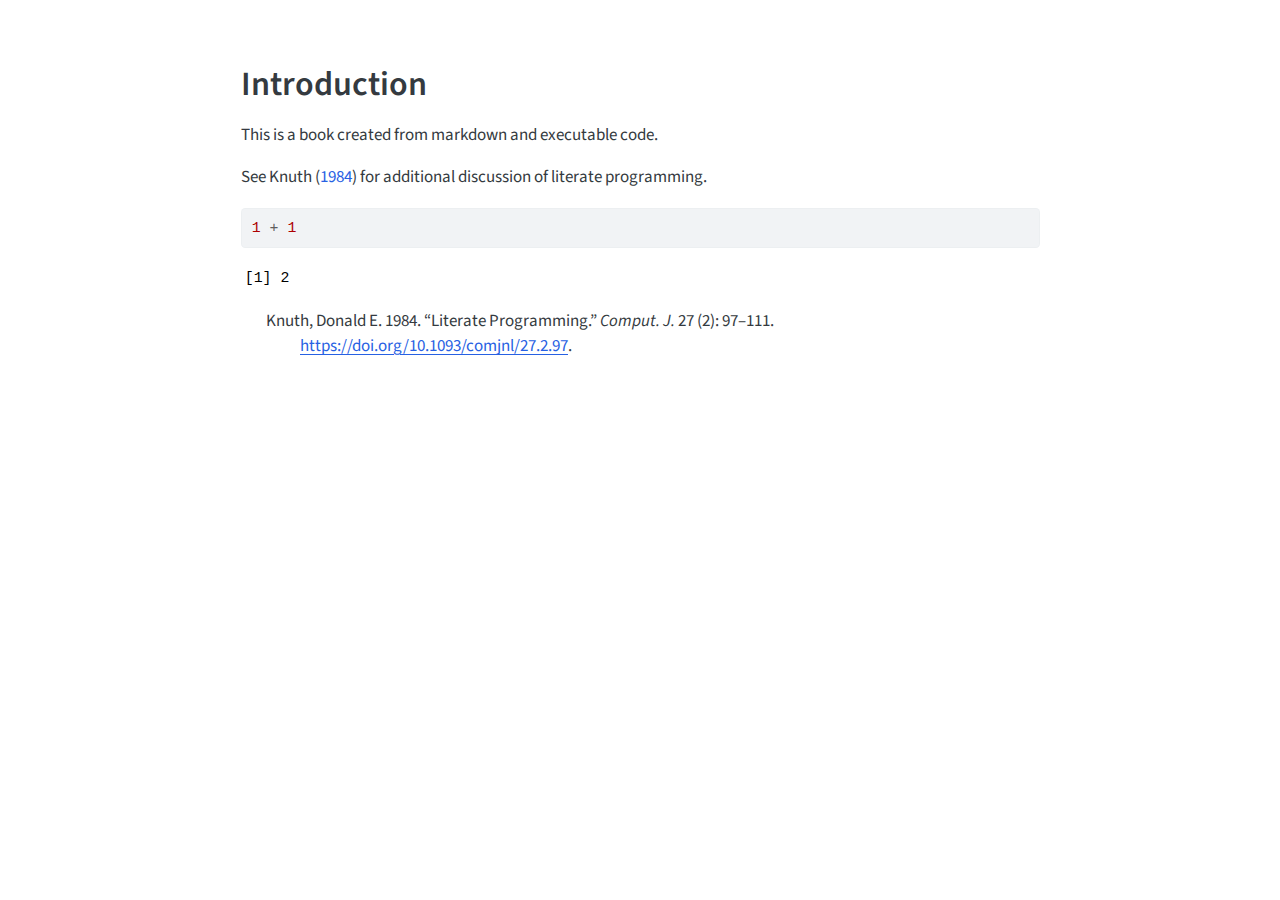
==== docs/intro.html @ 5716ba46 "Publish site to docs/" ====
<!DOCTYPE html>
<html xmlns="http://www.w3.org/1999/xhtml" lang="en" xml:lang="en"><head>

<meta charset="utf-8">
<meta name="generator" content="quarto-1.5.52">

<meta name="viewport" content="width=device-width, initial-scale=1.0, user-scalable=yes">


<title>intro</title>
<style>
code{white-space: pre-wrap;}
span.smallcaps{font-variant: small-caps;}
div.columns{display: flex; gap: min(4vw, 1.5em);}
div.column{flex: auto; overflow-x: auto;}
div.hanging-indent{margin-left: 1.5em; text-indent: -1.5em;}
ul.task-list{list-style: none;}
ul.task-list li input[type="checkbox"] {
  width: 0.8em;
  margin: 0 0.8em 0.2em -1em; /* quarto-specific, see https://github.com/quarto-dev/quarto-cli/issues/4556 */ 
  vertical-align: middle;
}
/* CSS for syntax highlighting */
pre > code.sourceCode { white-space: pre; position: relative; }
pre > code.sourceCode > span { line-height: 1.25; }
pre > code.sourceCode > span:empty { height: 1.2em; }
.sourceCode { overflow: visible; }
code.sourceCode > span { color: inherit; text-decoration: inherit; }
div.sourceCode { margin: 1em 0; }
pre.sourceCode { margin: 0; }
@media screen {
div.sourceCode { overflow: auto; }
}
@media print {
pre > code.sourceCode { white-space: pre-wrap; }
pre > code.sourceCode > span { display: inline-block; text-indent: -5em; padding-left: 5em; }
}
pre.numberSource code
  { counter-reset: source-line 0; }
pre.numberSource code > span
  { position: relative; left: -4em; counter-increment: source-line; }
pre.numberSource code > span > a:first-child::before
  { content: counter(source-line);
    position: relative; left: -1em; text-align: right; vertical-align: baseline;
    border: none; display: inline-block;
    -webkit-touch-callout: none; -webkit-user-select: none;
    -khtml-user-select: none; -moz-user-select: none;
    -ms-user-select: none; user-select: none;
    padding: 0 4px; width: 4em;
  }
pre.numberSource { margin-left: 3em;  padding-left: 4px; }
div.sourceCode
  {   }
@media screen {
pre > code.sourceCode > span > a:first-child::before { text-decoration: underline; }
}
/* CSS for citations */
div.csl-bib-body { }
div.csl-entry {
  clear: both;
  margin-bottom: 0em;
}
.hanging-indent div.csl-entry {
  margin-left:2em;
  text-indent:-2em;
}
div.csl-left-margin {
  min-width:2em;
  float:left;
}
div.csl-right-inline {
  margin-left:2em;
  padding-left:1em;
}
div.csl-indent {
  margin-left: 2em;
}</style>


<script src="site_libs/quarto-nav/quarto-nav.js"></script>
<script src="site_libs/clipboard/clipboard.min.js"></script>
<script src="site_libs/quarto-search/autocomplete.umd.js"></script>
<script src="site_libs/quarto-search/fuse.min.js"></script>
<script src="site_libs/quarto-search/quarto-search.js"></script>
<meta name="quarto:offset" content="./">
<script src="site_libs/quarto-html/quarto.js"></script>
<script src="site_libs/quarto-html/popper.min.js"></script>
<script src="site_libs/quarto-html/tippy.umd.min.js"></script>
<script src="site_libs/quarto-html/anchor.min.js"></script>
<link href="site_libs/quarto-html/tippy.css" rel="stylesheet">
<link href="site_libs/quarto-html/quarto-syntax-highlighting.css" rel="stylesheet" id="quarto-text-highlighting-styles">
<script src="site_libs/bootstrap/bootstrap.min.js"></script>
<link href="site_libs/bootstrap/bootstrap-icons.css" rel="stylesheet">
<link href="site_libs/bootstrap/bootstrap.min.css" rel="stylesheet" id="quarto-bootstrap" data-mode="light">
<script id="quarto-search-options" type="application/json">{
  "location": "sidebar",
  "copy-button": false,
  "collapse-after": 3,
  "panel-placement": "start",
  "type": "textbox",
  "limit": 50,
  "keyboard-shortcut": [
    "f",
    "/",
    "s"
  ],
  "show-item-context": false,
  "language": {
    "search-no-results-text": "No results",
    "search-matching-documents-text": "matching documents",
    "search-copy-link-title": "Copy link to search",
    "search-hide-matches-text": "Hide additional matches",
    "search-more-match-text": "more match in this document",
    "search-more-matches-text": "more matches in this document",
    "search-clear-button-title": "Clear",
    "search-text-placeholder": "",
    "search-detached-cancel-button-title": "Cancel",
    "search-submit-button-title": "Submit",
    "search-label": "Search"
  }
}</script>


</head>

<body class="fullcontent">

<div id="quarto-search-results"></div>
<!-- content -->
<div id="quarto-content" class="quarto-container page-columns page-rows-contents page-layout-article">
<!-- sidebar -->
<!-- margin-sidebar -->
    
<!-- main -->
<main class="content" id="quarto-document-content">




<section id="introduction" class="level1">
<h1>Introduction</h1>
<p>This is a book created from markdown and executable code.</p>
<p>See <span class="citation" data-cites="knuth84">Knuth (<a href="#ref-knuth84" role="doc-biblioref">1984</a>)</span> for additional discussion of literate programming.</p>
<div class="cell">
<div class="sourceCode cell-code" id="cb1"><pre class="sourceCode r code-with-copy"><code class="sourceCode r"><span id="cb1-1"><a href="#cb1-1" aria-hidden="true" tabindex="-1"></a><span class="dv">1</span> <span class="sc">+</span> <span class="dv">1</span></span></code><button title="Copy to Clipboard" class="code-copy-button"><i class="bi"></i></button></pre></div>
<div class="cell-output cell-output-stdout">
<pre><code>[1] 2</code></pre>
</div>
</div>


<div id="refs" class="references csl-bib-body hanging-indent" data-entry-spacing="0" role="list">
<div id="ref-knuth84" class="csl-entry" role="listitem">
Knuth, Donald E. 1984. <span>“Literate Programming.”</span> <em>Comput. J.</em> 27 (2): 97–111. <a href="https://doi.org/10.1093/comjnl/27.2.97">https://doi.org/10.1093/comjnl/27.2.97</a>.
</div>
</div>
</section>

</main> <!-- /main -->
<script id="quarto-html-after-body" type="application/javascript">
window.document.addEventListener("DOMContentLoaded", function (event) {
  const toggleBodyColorMode = (bsSheetEl) => {
    const mode = bsSheetEl.getAttribute("data-mode");
    const bodyEl = window.document.querySelector("body");
    if (mode === "dark") {
      bodyEl.classList.add("quarto-dark");
      bodyEl.classList.remove("quarto-light");
    } else {
      bodyEl.classList.add("quarto-light");
      bodyEl.classList.remove("quarto-dark");
    }
  }
  const toggleBodyColorPrimary = () => {
    const bsSheetEl = window.document.querySelector("link#quarto-bootstrap");
    if (bsSheetEl) {
      toggleBodyColorMode(bsSheetEl);
    }
  }
  toggleBodyColorPrimary();  
  const icon = "";
  const anchorJS = new window.AnchorJS();
  anchorJS.options = {
    placement: 'right',
    icon: icon
  };
  anchorJS.add('.anchored');
  const isCodeAnnotation = (el) => {
    for (const clz of el.classList) {
      if (clz.startsWith('code-annotation-')) {                     
        return true;
      }
    }
    return false;
  }
  const onCopySuccess = function(e) {
    // button target
    const button = e.trigger;
    // don't keep focus
    button.blur();
    // flash "checked"
    button.classList.add('code-copy-button-checked');
    var currentTitle = button.getAttribute("title");
    button.setAttribute("title", "Copied!");
    let tooltip;
    if (window.bootstrap) {
      button.setAttribute("data-bs-toggle", "tooltip");
      button.setAttribute("data-bs-placement", "left");
      button.setAttribute("data-bs-title", "Copied!");
      tooltip = new bootstrap.Tooltip(button, 
        { trigger: "manual", 
          customClass: "code-copy-button-tooltip",
          offset: [0, -8]});
      tooltip.show();    
    }
    setTimeout(function() {
      if (tooltip) {
        tooltip.hide();
        button.removeAttribute("data-bs-title");
        button.removeAttribute("data-bs-toggle");
        button.removeAttribute("data-bs-placement");
      }
      button.setAttribute("title", currentTitle);
      button.classList.remove('code-copy-button-checked');
    }, 1000);
    // clear code selection
    e.clearSelection();
  }
  const getTextToCopy = function(trigger) {
      const codeEl = trigger.previousElementSibling.cloneNode(true);
      for (const childEl of codeEl.children) {
        if (isCodeAnnotation(childEl)) {
          childEl.remove();
        }
      }
      return codeEl.innerText;
  }
  const clipboard = new window.ClipboardJS('.code-copy-button:not([data-in-quarto-modal])', {
    text: getTextToCopy
  });
  clipboard.on('success', onCopySuccess);
  if (window.document.getElementById('quarto-embedded-source-code-modal')) {
    // For code content inside modals, clipBoardJS needs to be initialized with a container option
    // TODO: Check when it could be a function (https://github.com/zenorocha/clipboard.js/issues/860)
    const clipboardModal = new window.ClipboardJS('.code-copy-button[data-in-quarto-modal]', {
      text: getTextToCopy,
      container: window.document.getElementById('quarto-embedded-source-code-modal')
    });
    clipboardModal.on('success', onCopySuccess);
  }
    var localhostRegex = new RegExp(/^(?:http|https):\/\/localhost\:?[0-9]*\//);
    var mailtoRegex = new RegExp(/^mailto:/);
      var filterRegex = new RegExp('/' + window.location.host + '/');
    var isInternal = (href) => {
        return filterRegex.test(href) || localhostRegex.test(href) || mailtoRegex.test(href);
    }
    // Inspect non-navigation links and adorn them if external
 	var links = window.document.querySelectorAll('a[href]:not(.nav-link):not(.navbar-brand):not(.toc-action):not(.sidebar-link):not(.sidebar-item-toggle):not(.pagination-link):not(.no-external):not([aria-hidden]):not(.dropdown-item):not(.quarto-navigation-tool):not(.about-link)');
    for (var i=0; i<links.length; i++) {
      const link = links[i];
      if (!isInternal(link.href)) {
        // undo the damage that might have been done by quarto-nav.js in the case of
        // links that we want to consider external
        if (link.dataset.originalHref !== undefined) {
          link.href = link.dataset.originalHref;
        }
      }
    }
  function tippyHover(el, contentFn, onTriggerFn, onUntriggerFn) {
    const config = {
      allowHTML: true,
      maxWidth: 500,
      delay: 100,
      arrow: false,
      appendTo: function(el) {
          return el.parentElement;
      },
      interactive: true,
      interactiveBorder: 10,
      theme: 'quarto',
      placement: 'bottom-start',
    };
    if (contentFn) {
      config.content = contentFn;
    }
    if (onTriggerFn) {
      config.onTrigger = onTriggerFn;
    }
    if (onUntriggerFn) {
      config.onUntrigger = onUntriggerFn;
    }
    window.tippy(el, config); 
  }
  const noterefs = window.document.querySelectorAll('a[role="doc-noteref"]');
  for (var i=0; i<noterefs.length; i++) {
    const ref = noterefs[i];
    tippyHover(ref, function() {
      // use id or data attribute instead here
      let href = ref.getAttribute('data-footnote-href') || ref.getAttribute('href');
      try { href = new URL(href).hash; } catch {}
      const id = href.replace(/^#\/?/, "");
      const note = window.document.getElementById(id);
      if (note) {
        return note.innerHTML;
      } else {
        return "";
      }
    });
  }
  const xrefs = window.document.querySelectorAll('a.quarto-xref');
  const processXRef = (id, note) => {
    // Strip column container classes
    const stripColumnClz = (el) => {
      el.classList.remove("page-full", "page-columns");
      if (el.children) {
        for (const child of el.children) {
          stripColumnClz(child);
        }
      }
    }
    stripColumnClz(note)
    if (id === null || id.startsWith('sec-')) {
      // Special case sections, only their first couple elements
      const container = document.createElement("div");
      if (note.children && note.children.length > 2) {
        container.appendChild(note.children[0].cloneNode(true));
        for (let i = 1; i < note.children.length; i++) {
          const child = note.children[i];
          if (child.tagName === "P" && child.innerText === "") {
            continue;
          } else {
            container.appendChild(child.cloneNode(true));
            break;
          }
        }
        if (window.Quarto?.typesetMath) {
          window.Quarto.typesetMath(container);
        }
        return container.innerHTML
      } else {
        if (window.Quarto?.typesetMath) {
          window.Quarto.typesetMath(note);
        }
        return note.innerHTML;
      }
    } else {
      // Remove any anchor links if they are present
      const anchorLink = note.querySelector('a.anchorjs-link');
      if (anchorLink) {
        anchorLink.remove();
      }
      if (window.Quarto?.typesetMath) {
        window.Quarto.typesetMath(note);
      }
      // TODO in 1.5, we should make sure this works without a callout special case
      if (note.classList.contains("callout")) {
        return note.outerHTML;
      } else {
        return note.innerHTML;
      }
    }
  }
  for (var i=0; i<xrefs.length; i++) {
    const xref = xrefs[i];
    tippyHover(xref, undefined, function(instance) {
      instance.disable();
      let url = xref.getAttribute('href');
      let hash = undefined; 
      if (url.startsWith('#')) {
        hash = url;
      } else {
        try { hash = new URL(url).hash; } catch {}
      }
      if (hash) {
        const id = hash.replace(/^#\/?/, "");
        const note = window.document.getElementById(id);
        if (note !== null) {
          try {
            const html = processXRef(id, note.cloneNode(true));
            instance.setContent(html);
          } finally {
            instance.enable();
            instance.show();
          }
        } else {
          // See if we can fetch this
          fetch(url.split('#')[0])
          .then(res => res.text())
          .then(html => {
            const parser = new DOMParser();
            const htmlDoc = parser.parseFromString(html, "text/html");
            const note = htmlDoc.getElementById(id);
            if (note !== null) {
              const html = processXRef(id, note);
              instance.setContent(html);
            } 
          }).finally(() => {
            instance.enable();
            instance.show();
          });
        }
      } else {
        // See if we can fetch a full url (with no hash to target)
        // This is a special case and we should probably do some content thinning / targeting
        fetch(url)
        .then(res => res.text())
        .then(html => {
          const parser = new DOMParser();
          const htmlDoc = parser.parseFromString(html, "text/html");
          const note = htmlDoc.querySelector('main.content');
          if (note !== null) {
            // This should only happen for chapter cross references
            // (since there is no id in the URL)
            // remove the first header
            if (note.children.length > 0 && note.children[0].tagName === "HEADER") {
              note.children[0].remove();
            }
            const html = processXRef(null, note);
            instance.setContent(html);
          } 
        }).finally(() => {
          instance.enable();
          instance.show();
        });
      }
    }, function(instance) {
    });
  }
      let selectedAnnoteEl;
      const selectorForAnnotation = ( cell, annotation) => {
        let cellAttr = 'data-code-cell="' + cell + '"';
        let lineAttr = 'data-code-annotation="' +  annotation + '"';
        const selector = 'span[' + cellAttr + '][' + lineAttr + ']';
        return selector;
      }
      const selectCodeLines = (annoteEl) => {
        const doc = window.document;
        const targetCell = annoteEl.getAttribute("data-target-cell");
        const targetAnnotation = annoteEl.getAttribute("data-target-annotation");
        const annoteSpan = window.document.querySelector(selectorForAnnotation(targetCell, targetAnnotation));
        const lines = annoteSpan.getAttribute("data-code-lines").split(",");
        const lineIds = lines.map((line) => {
          return targetCell + "-" + line;
        })
        let top = null;
        let height = null;
        let parent = null;
        if (lineIds.length > 0) {
            //compute the position of the single el (top and bottom and make a div)
            const el = window.document.getElementById(lineIds[0]);
            top = el.offsetTop;
            height = el.offsetHeight;
            parent = el.parentElement.parentElement;
          if (lineIds.length > 1) {
            const lastEl = window.document.getElementById(lineIds[lineIds.length - 1]);
            const bottom = lastEl.offsetTop + lastEl.offsetHeight;
            height = bottom - top;
          }
          if (top !== null && height !== null && parent !== null) {
            // cook up a div (if necessary) and position it 
            let div = window.document.getElementById("code-annotation-line-highlight");
            if (div === null) {
              div = window.document.createElement("div");
              div.setAttribute("id", "code-annotation-line-highlight");
              div.style.position = 'absolute';
              parent.appendChild(div);
            }
            div.style.top = top - 2 + "px";
            div.style.height = height + 4 + "px";
            div.style.left = 0;
            let gutterDiv = window.document.getElementById("code-annotation-line-highlight-gutter");
            if (gutterDiv === null) {
              gutterDiv = window.document.createElement("div");
              gutterDiv.setAttribute("id", "code-annotation-line-highlight-gutter");
              gutterDiv.style.position = 'absolute';
              const codeCell = window.document.getElementById(targetCell);
              const gutter = codeCell.querySelector('.code-annotation-gutter');
              gutter.appendChild(gutterDiv);
            }
            gutterDiv.style.top = top - 2 + "px";
            gutterDiv.style.height = height + 4 + "px";
          }
          selectedAnnoteEl = annoteEl;
        }
      };
      const unselectCodeLines = () => {
        const elementsIds = ["code-annotation-line-highlight", "code-annotation-line-highlight-gutter"];
        elementsIds.forEach((elId) => {
          const div = window.document.getElementById(elId);
          if (div) {
            div.remove();
          }
        });
        selectedAnnoteEl = undefined;
      };
        // Handle positioning of the toggle
    window.addEventListener(
      "resize",
      throttle(() => {
        elRect = undefined;
        if (selectedAnnoteEl) {
          selectCodeLines(selectedAnnoteEl);
        }
      }, 10)
    );
    function throttle(fn, ms) {
    let throttle = false;
    let timer;
      return (...args) => {
        if(!throttle) { // first call gets through
            fn.apply(this, args);
            throttle = true;
        } else { // all the others get throttled
            if(timer) clearTimeout(timer); // cancel #2
            timer = setTimeout(() => {
              fn.apply(this, args);
              timer = throttle = false;
            }, ms);
        }
      };
    }
      // Attach click handler to the DT
      const annoteDls = window.document.querySelectorAll('dt[data-target-cell]');
      for (const annoteDlNode of annoteDls) {
        annoteDlNode.addEventListener('click', (event) => {
          const clickedEl = event.target;
          if (clickedEl !== selectedAnnoteEl) {
            unselectCodeLines();
            const activeEl = window.document.querySelector('dt[data-target-cell].code-annotation-active');
            if (activeEl) {
              activeEl.classList.remove('code-annotation-active');
            }
            selectCodeLines(clickedEl);
            clickedEl.classList.add('code-annotation-active');
          } else {
            // Unselect the line
            unselectCodeLines();
            clickedEl.classList.remove('code-annotation-active');
          }
        });
      }
  const findCites = (el) => {
    const parentEl = el.parentElement;
    if (parentEl) {
      const cites = parentEl.dataset.cites;
      if (cites) {
        return {
          el,
          cites: cites.split(' ')
        };
      } else {
        return findCites(el.parentElement)
      }
    } else {
      return undefined;
    }
  };
  var bibliorefs = window.document.querySelectorAll('a[role="doc-biblioref"]');
  for (var i=0; i<bibliorefs.length; i++) {
    const ref = bibliorefs[i];
    const citeInfo = findCites(ref);
    if (citeInfo) {
      tippyHover(citeInfo.el, function() {
        var popup = window.document.createElement('div');
        citeInfo.cites.forEach(function(cite) {
          var citeDiv = window.document.createElement('div');
          citeDiv.classList.add('hanging-indent');
          citeDiv.classList.add('csl-entry');
          var biblioDiv = window.document.getElementById('ref-' + cite);
          if (biblioDiv) {
            citeDiv.innerHTML = biblioDiv.innerHTML;
          }
          popup.appendChild(citeDiv);
        });
        return popup.innerHTML;
      });
    }
  }
});
</script>
</div> <!-- /content -->




</body></html>
---- docs/site_libs/quarto-html/tippy.css ----
.tippy-box[data-animation=fade][data-state=hidden]{opacity:0}[data-tippy-root]{max-width:calc(100vw - 10px)}.tippy-box{position:relative;background-color:#333;color:#fff;border-radius:4px;font-size:14px;line-height:1.4;white-space:normal;outline:0;transition-property:transform,visibility,opacity}.tippy-box[data-placement^=top]>.tippy-arrow{bottom:0}.tippy-box[data-placement^=top]>.tippy-arrow:before{bottom:-7px;left:0;border-width:8px 8px 0;border-top-color:initial;transform-origin:center top}.tippy-box[data-placement^=bottom]>.tippy-arrow{top:0}.tippy-box[data-placement^=bottom]>.tippy-arrow:before{top:-7px;left:0;border-width:0 8px 8px;border-bottom-color:initial;transform-origin:center bottom}.tippy-box[data-placement^=left]>.tippy-arrow{right:0}.tippy-box[data-placement^=left]>.tippy-arrow:before{border-width:8px 0 8px 8px;border-left-color:initial;right:-7px;transform-origin:center left}.tippy-box[data-placement^=right]>.tippy-arrow{left:0}.tippy-box[data-placement^=right]>.tippy-arrow:before{left:-7px;border-width:8px 8px 8px 0;border-right-color:initial;transform-origin:center right}.tippy-box[data-inertia][data-state=visible]{transition-timing-function:cubic-bezier(.54,1.5,.38,1.11)}.tippy-arrow{width:16px;height:16px;color:#333}.tippy-arrow:before{content:"";position:absolute;border-color:transparent;border-style:solid}.tippy-content{position:relative;padding:5px 9px;z-index:1}
---- docs/site_libs/quarto-html/quarto-syntax-highlighting.css ----
/* quarto syntax highlight colors */
:root {
  --quarto-hl-ot-color: #003B4F;
  --quarto-hl-at-color: #657422;
  --quarto-hl-ss-color: #20794D;
  --quarto-hl-an-color: #5E5E5E;
  --quarto-hl-fu-color: #4758AB;
  --quarto-hl-st-color: #20794D;
  --quarto-hl-cf-color: #003B4F;
  --quarto-hl-op-color: #5E5E5E;
  --quarto-hl-er-color: #AD0000;
  --quarto-hl-bn-color: #AD0000;
  --quarto-hl-al-color: #AD0000;
  --quarto-hl-va-color: #111111;
  --quarto-hl-bu-color: inherit;
  --quarto-hl-ex-color: inherit;
  --quarto-hl-pp-color: #AD0000;
  --quarto-hl-in-color: #5E5E5E;
  --quarto-hl-vs-color: #20794D;
  --quarto-hl-wa-color: #5E5E5E;
  --quarto-hl-do-color: #5E5E5E;
  --quarto-hl-im-color: #00769E;
  --quarto-hl-ch-color: #20794D;
  --quarto-hl-dt-color: #AD0000;
  --quarto-hl-fl-color: #AD0000;
  --quarto-hl-co-color: #5E5E5E;
  --quarto-hl-cv-color: #5E5E5E;
  --quarto-hl-cn-color: #8f5902;
  --quarto-hl-sc-color: #5E5E5E;
  --quarto-hl-dv-color: #AD0000;
  --quarto-hl-kw-color: #003B4F;
}

/* other quarto variables */
:root {
  --quarto-font-monospace: SFMono-Regular, Menlo, Monaco, Consolas, "Liberation Mono", "Courier New", monospace;
}

pre > code.sourceCode > span {
  color: #003B4F;
}

code span {
  color: #003B4F;
}

code.sourceCode > span {
  color: #003B4F;
}

div.sourceCode,
div.sourceCode pre.sourceCode {
  color: #003B4F;
}

code span.ot {
  color: #003B4F;
  font-style: inherit;
}

code span.at {
  color: #657422;
  font-style: inherit;
}

code span.ss {
  color: #20794D;
  font-style: inherit;
}

code span.an {
  color: #5E5E5E;
  font-style: inherit;
}

code span.fu {
  color: #4758AB;
  font-style: inherit;
}

code span.st {
  color: #20794D;
  font-style: inherit;
}

code span.cf {
  color: #003B4F;
  font-weight: bold;
  font-style: inherit;
}

code span.op {
  color: #5E5E5E;
  font-style: inherit;
}

code span.er {
  color: #AD0000;
  font-style: inherit;
}

code span.bn {
  color: #AD0000;
  font-style: inherit;
}

code span.al {
  color: #AD0000;
  font-style: inherit;
}

code span.va {
  color: #111111;
  font-style: inherit;
}

code span.bu {
  font-style: inherit;
}

code span.ex {
  font-style: inherit;
}

code span.pp {
  color: #AD0000;
  font-style: inherit;
}

code span.in {
  color: #5E5E5E;
  font-style: inherit;
}

code span.vs {
  color: #20794D;
  font-style: inherit;
}

code span.wa {
  color: #5E5E5E;
  font-style: italic;
}

code span.do {
  color: #5E5E5E;
  font-style: italic;
}

code span.im {
  color: #00769E;
  font-style: inherit;
}

code span.ch {
  color: #20794D;
  font-style: inherit;
}

code span.dt {
  color: #AD0000;
  font-style: inherit;
}

code span.fl {
  color: #AD0000;
  font-style: inherit;
}

code span.co {
  color: #5E5E5E;
  font-style: inherit;
}

code span.cv {
  color: #5E5E5E;
  font-style: italic;
}

code span.cn {
  color: #8f5902;
  font-style: inherit;
}

code span.sc {
  color: #5E5E5E;
  font-style: inherit;
}

code span.dv {
  color: #AD0000;
  font-style: inherit;
}

code span.kw {
  color: #003B4F;
  font-weight: bold;
  font-style: inherit;
}

.prevent-inlining {
  content: "</";
}

/*# sourceMappingURL=debc5d5d77c3f9108843748ff7464032.css.map */
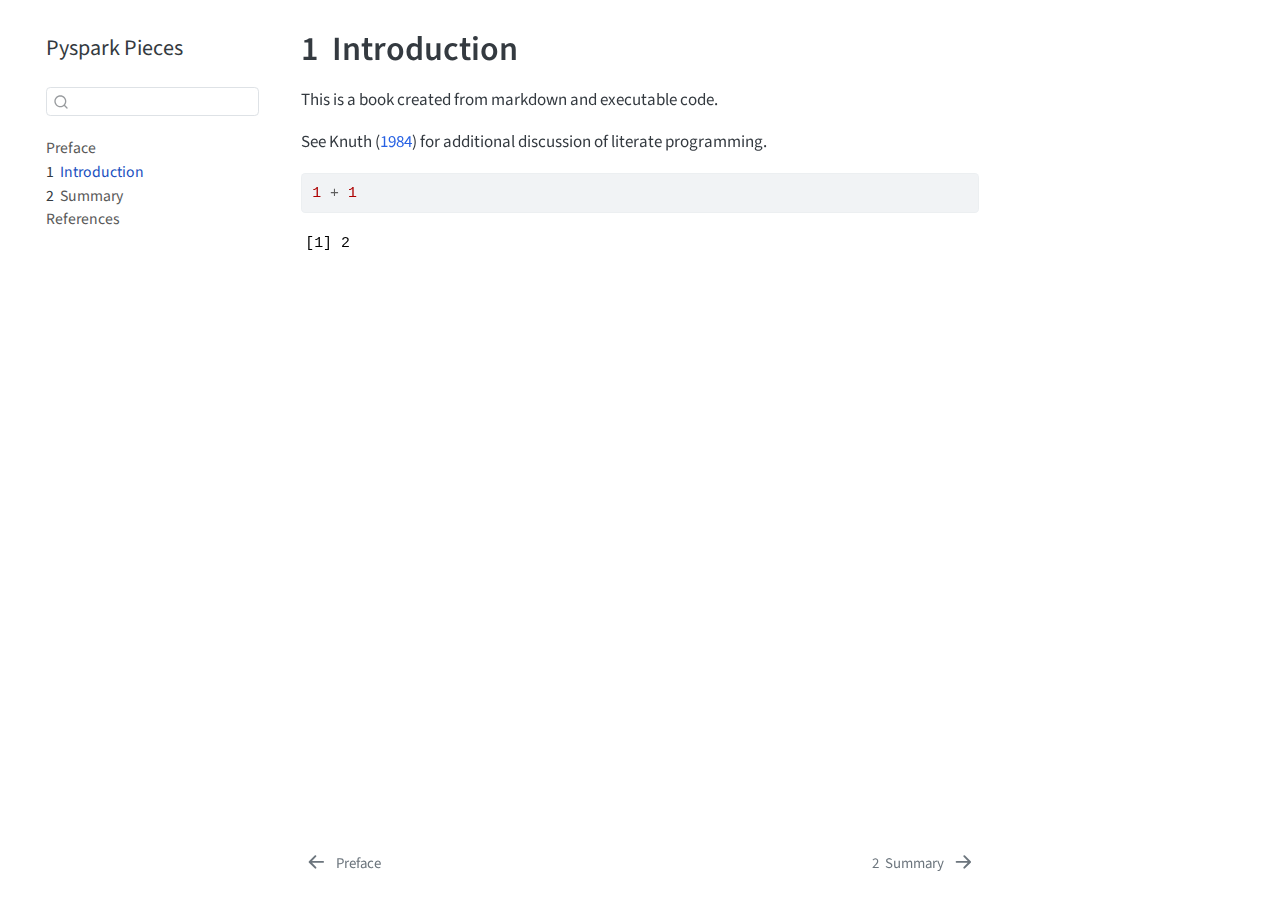
==== commit f5eb1403: "Rendering check" ====
--- a/docs/intro.html
+++ b/docs/intro.html
@@ -7,7 +7,7 @@
 <meta name="viewport" content="width=device-width, initial-scale=1.0, user-scalable=yes">
 
 
-<title>intro</title>
+<title>1&nbsp; Introduction – Pyspark Pieces</title>
 <style>
 code{white-space: pre-wrap;}
 span.smallcaps{font-variant: small-caps;}
@@ -78,11 +78,14 @@
 
 
 <script src="site_libs/quarto-nav/quarto-nav.js"></script>
+<script src="site_libs/quarto-nav/headroom.min.js"></script>
 <script src="site_libs/clipboard/clipboard.min.js"></script>
 <script src="site_libs/quarto-search/autocomplete.umd.js"></script>
 <script src="site_libs/quarto-search/fuse.min.js"></script>
 <script src="site_libs/quarto-search/quarto-search.js"></script>
 <meta name="quarto:offset" content="./">
+<link href="./summary.html" rel="next">
+<link href="./index.html" rel="prev">
 <script src="site_libs/quarto-html/quarto.js"></script>
 <script src="site_libs/quarto-html/popper.min.js"></script>
 <script src="site_libs/quarto-html/tippy.umd.min.js"></script>
@@ -123,24 +126,96 @@
 
 </head>
 
-<body class="fullcontent">
+<body class="nav-sidebar floating">
 
 <div id="quarto-search-results"></div>
+  <header id="quarto-header" class="headroom fixed-top">
+  <nav class="quarto-secondary-nav">
+    <div class="container-fluid d-flex">
+      <button type="button" class="quarto-btn-toggle btn" data-bs-toggle="collapse" role="button" data-bs-target=".quarto-sidebar-collapse-item" aria-controls="quarto-sidebar" aria-expanded="false" aria-label="Toggle sidebar navigation" onclick="if (window.quartoToggleHeadroom) { window.quartoToggleHeadroom(); }">
+        <i class="bi bi-layout-text-sidebar-reverse"></i>
+      </button>
+        <nav class="quarto-page-breadcrumbs" aria-label="breadcrumb"><ol class="breadcrumb"><li class="breadcrumb-item"><a href="./intro.html"><span class="chapter-number">1</span>&nbsp; <span class="chapter-title">Introduction</span></a></li></ol></nav>
+        <a class="flex-grow-1" role="navigation" data-bs-toggle="collapse" data-bs-target=".quarto-sidebar-collapse-item" aria-controls="quarto-sidebar" aria-expanded="false" aria-label="Toggle sidebar navigation" onclick="if (window.quartoToggleHeadroom) { window.quartoToggleHeadroom(); }">      
+        </a>
+      <button type="button" class="btn quarto-search-button" aria-label="Search" onclick="window.quartoOpenSearch();">
+        <i class="bi bi-search"></i>
+      </button>
+    </div>
+  </nav>
+</header>
 <!-- content -->
 <div id="quarto-content" class="quarto-container page-columns page-rows-contents page-layout-article">
 <!-- sidebar -->
+  <nav id="quarto-sidebar" class="sidebar collapse collapse-horizontal quarto-sidebar-collapse-item sidebar-navigation floating overflow-auto">
+    <div class="pt-lg-2 mt-2 text-left sidebar-header">
+    <div class="sidebar-title mb-0 py-0">
+      <a href="./">Pyspark Pieces</a> 
+    </div>
+      </div>
+        <div class="mt-2 flex-shrink-0 align-items-center">
+        <div class="sidebar-search">
+        <div id="quarto-search" class="" title="Search"></div>
+        </div>
+        </div>
+    <div class="sidebar-menu-container"> 
+    <ul class="list-unstyled mt-1">
+        <li class="sidebar-item">
+  <div class="sidebar-item-container"> 
+  <a href="./index.html" class="sidebar-item-text sidebar-link">
+ <span class="menu-text">Preface</span></a>
+  </div>
+</li>
+        <li class="sidebar-item">
+  <div class="sidebar-item-container"> 
+  <a href="./intro.html" class="sidebar-item-text sidebar-link active">
+ <span class="menu-text"><span class="chapter-number">1</span>&nbsp; <span class="chapter-title">Introduction</span></span></a>
+  </div>
+</li>
+        <li class="sidebar-item">
+  <div class="sidebar-item-container"> 
+  <a href="./summary.html" class="sidebar-item-text sidebar-link">
+ <span class="menu-text"><span class="chapter-number">2</span>&nbsp; <span class="chapter-title">Summary</span></span></a>
+  </div>
+</li>
+        <li class="sidebar-item">
+  <div class="sidebar-item-container"> 
+  <a href="./references.html" class="sidebar-item-text sidebar-link">
+ <span class="menu-text">References</span></a>
+  </div>
+</li>
+    </ul>
+    </div>
+</nav>
+<div id="quarto-sidebar-glass" class="quarto-sidebar-collapse-item" data-bs-toggle="collapse" data-bs-target=".quarto-sidebar-collapse-item"></div>
 <!-- margin-sidebar -->
-    
+    <div id="quarto-margin-sidebar" class="sidebar margin-sidebar zindex-bottom">
+        
+    </div>
 <!-- main -->
 <main class="content" id="quarto-document-content">
 
-
-
-
-<section id="introduction" class="level1">
-<h1>Introduction</h1>
+<header id="title-block-header" class="quarto-title-block default">
+<div class="quarto-title">
+<h1 class="title"><span class="chapter-number">1</span>&nbsp; <span class="chapter-title">Introduction</span></h1>
+</div>
+
+
+
+<div class="quarto-title-meta">
+
+    
+  
+    
+  </div>
+  
+
+
+</header>
+
+
 <p>This is a book created from markdown and executable code.</p>
-<p>See <span class="citation" data-cites="knuth84">Knuth (<a href="#ref-knuth84" role="doc-biblioref">1984</a>)</span> for additional discussion of literate programming.</p>
+<p>See <span class="citation" data-cites="knuth84">Knuth (<a href="references.html#ref-knuth84" role="doc-biblioref">1984</a>)</span> for additional discussion of literate programming.</p>
 <div class="cell">
 <div class="sourceCode cell-code" id="cb1"><pre class="sourceCode r code-with-copy"><code class="sourceCode r"><span id="cb1-1"><a href="#cb1-1" aria-hidden="true" tabindex="-1"></a><span class="dv">1</span> <span class="sc">+</span> <span class="dv">1</span></span></code><button title="Copy to Clipboard" class="code-copy-button"><i class="bi"></i></button></pre></div>
 <div class="cell-output cell-output-stdout">
@@ -149,12 +224,11 @@
 </div>
 
 
-<div id="refs" class="references csl-bib-body hanging-indent" data-entry-spacing="0" role="list">
+<div id="refs" class="references csl-bib-body hanging-indent" data-entry-spacing="0" role="list" style="display: none">
 <div id="ref-knuth84" class="csl-entry" role="listitem">
 Knuth, Donald E. 1984. <span>“Literate Programming.”</span> <em>Comput. J.</em> 27 (2): 97–111. <a href="https://doi.org/10.1093/comjnl/27.2.97">https://doi.org/10.1093/comjnl/27.2.97</a>.
 </div>
 </div>
-</section>
 
 </main> <!-- /main -->
 <script id="quarto-html-after-body" type="application/javascript">
@@ -577,6 +651,18 @@
   }
 });
 </script>
+<nav class="page-navigation">
+  <div class="nav-page nav-page-previous">
+      <a href="./index.html" class="pagination-link" aria-label="Preface">
+        <i class="bi bi-arrow-left-short"></i> <span class="nav-page-text">Preface</span>
+      </a>          
+  </div>
+  <div class="nav-page nav-page-next">
+      <a href="./summary.html" class="pagination-link" aria-label="Summary">
+        <span class="nav-page-text"><span class="chapter-number">2</span>&nbsp; <span class="chapter-title">Summary</span></span> <i class="bi bi-arrow-right-short"></i>
+      </a>
+  </div>
+</nav>
 </div> <!-- /content -->
 
 
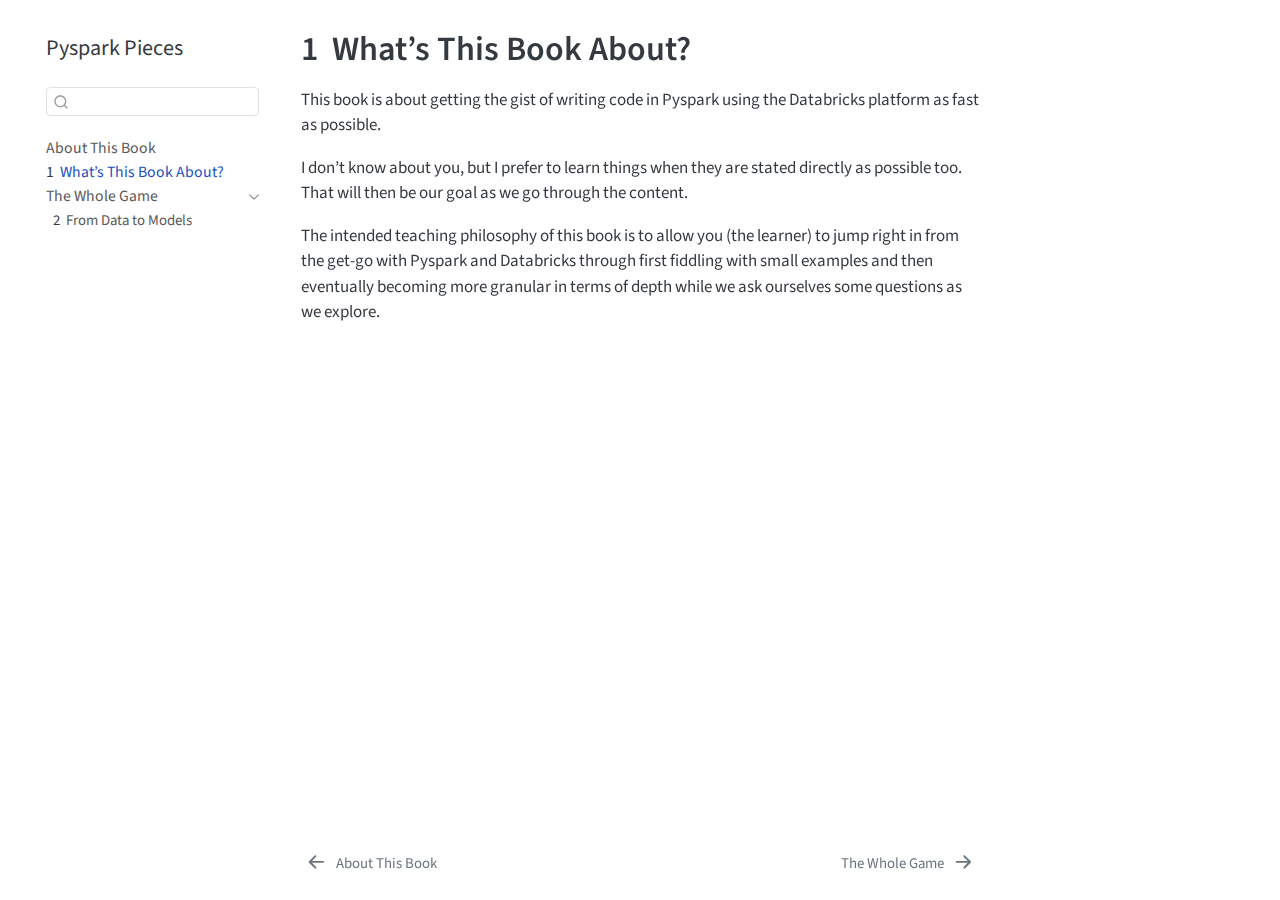
==== commit fa8b8a7e: "Update on structure" ====
--- a/docs/intro.html
+++ b/docs/intro.html
@@ -7,7 +7,7 @@
 <meta name="viewport" content="width=device-width, initial-scale=1.0, user-scalable=yes">
 
 
-<title>1&nbsp; Introduction – Pyspark Pieces</title>
+<title>1&nbsp; What’s This Book About? – Pyspark Pieces</title>
 <style>
 code{white-space: pre-wrap;}
 span.smallcaps{font-variant: small-caps;}
@@ -20,61 +20,7 @@
   margin: 0 0.8em 0.2em -1em; /* quarto-specific, see https://github.com/quarto-dev/quarto-cli/issues/4556 */ 
   vertical-align: middle;
 }
-/* CSS for syntax highlighting */
-pre > code.sourceCode { white-space: pre; position: relative; }
-pre > code.sourceCode > span { line-height: 1.25; }
-pre > code.sourceCode > span:empty { height: 1.2em; }
-.sourceCode { overflow: visible; }
-code.sourceCode > span { color: inherit; text-decoration: inherit; }
-div.sourceCode { margin: 1em 0; }
-pre.sourceCode { margin: 0; }
-@media screen {
-div.sourceCode { overflow: auto; }
-}
-@media print {
-pre > code.sourceCode { white-space: pre-wrap; }
-pre > code.sourceCode > span { display: inline-block; text-indent: -5em; padding-left: 5em; }
-}
-pre.numberSource code
-  { counter-reset: source-line 0; }
-pre.numberSource code > span
-  { position: relative; left: -4em; counter-increment: source-line; }
-pre.numberSource code > span > a:first-child::before
-  { content: counter(source-line);
-    position: relative; left: -1em; text-align: right; vertical-align: baseline;
-    border: none; display: inline-block;
-    -webkit-touch-callout: none; -webkit-user-select: none;
-    -khtml-user-select: none; -moz-user-select: none;
-    -ms-user-select: none; user-select: none;
-    padding: 0 4px; width: 4em;
-  }
-pre.numberSource { margin-left: 3em;  padding-left: 4px; }
-div.sourceCode
-  {   }
-@media screen {
-pre > code.sourceCode > span > a:first-child::before { text-decoration: underline; }
-}
-/* CSS for citations */
-div.csl-bib-body { }
-div.csl-entry {
-  clear: both;
-  margin-bottom: 0em;
-}
-.hanging-indent div.csl-entry {
-  margin-left:2em;
-  text-indent:-2em;
-}
-div.csl-left-margin {
-  min-width:2em;
-  float:left;
-}
-div.csl-right-inline {
-  margin-left:2em;
-  padding-left:1em;
-}
-div.csl-indent {
-  margin-left: 2em;
-}</style>
+</style>
 
 
 <script src="site_libs/quarto-nav/quarto-nav.js"></script>
@@ -84,7 +30,7 @@
 <script src="site_libs/quarto-search/fuse.min.js"></script>
 <script src="site_libs/quarto-search/quarto-search.js"></script>
 <meta name="quarto:offset" content="./">
-<link href="./summary.html" rel="next">
+<link href="./whole-game.html" rel="next">
 <link href="./index.html" rel="prev">
 <script src="site_libs/quarto-html/quarto.js"></script>
 <script src="site_libs/quarto-html/popper.min.js"></script>
@@ -135,7 +81,7 @@
       <button type="button" class="quarto-btn-toggle btn" data-bs-toggle="collapse" role="button" data-bs-target=".quarto-sidebar-collapse-item" aria-controls="quarto-sidebar" aria-expanded="false" aria-label="Toggle sidebar navigation" onclick="if (window.quartoToggleHeadroom) { window.quartoToggleHeadroom(); }">
         <i class="bi bi-layout-text-sidebar-reverse"></i>
       </button>
-        <nav class="quarto-page-breadcrumbs" aria-label="breadcrumb"><ol class="breadcrumb"><li class="breadcrumb-item"><a href="./intro.html"><span class="chapter-number">1</span>&nbsp; <span class="chapter-title">Introduction</span></a></li></ol></nav>
+        <nav class="quarto-page-breadcrumbs" aria-label="breadcrumb"><ol class="breadcrumb"><li class="breadcrumb-item"><a href="./intro.html"><span class="chapter-number">1</span>&nbsp; <span class="chapter-title">What’s This Book About?</span></a></li></ol></nav>
         <a class="flex-grow-1" role="navigation" data-bs-toggle="collapse" data-bs-target=".quarto-sidebar-collapse-item" aria-controls="quarto-sidebar" aria-expanded="false" aria-label="Toggle sidebar navigation" onclick="if (window.quartoToggleHeadroom) { window.quartoToggleHeadroom(); }">      
         </a>
       <button type="button" class="btn quarto-search-button" aria-label="Search" onclick="window.quartoOpenSearch();">
@@ -163,27 +109,32 @@
         <li class="sidebar-item">
   <div class="sidebar-item-container"> 
   <a href="./index.html" class="sidebar-item-text sidebar-link">
- <span class="menu-text">Preface</span></a>
+ <span class="menu-text">About This Book</span></a>
   </div>
 </li>
         <li class="sidebar-item">
   <div class="sidebar-item-container"> 
   <a href="./intro.html" class="sidebar-item-text sidebar-link active">
- <span class="menu-text"><span class="chapter-number">1</span>&nbsp; <span class="chapter-title">Introduction</span></span></a>
+ <span class="menu-text"><span class="chapter-number">1</span>&nbsp; <span class="chapter-title">What’s This Book About?</span></span></a>
   </div>
 </li>
-        <li class="sidebar-item">
+        <li class="sidebar-item sidebar-item-section">
+      <div class="sidebar-item-container"> 
+            <a href="./whole-game.html" class="sidebar-item-text sidebar-link">
+ <span class="menu-text">The Whole Game</span></a>
+          <a class="sidebar-item-toggle text-start" data-bs-toggle="collapse" data-bs-target="#quarto-sidebar-section-1" role="navigation" aria-expanded="true" aria-label="Toggle section">
+            <i class="bi bi-chevron-right ms-2"></i>
+          </a> 
+      </div>
+      <ul id="quarto-sidebar-section-1" class="collapse list-unstyled sidebar-section depth1 show">  
+          <li class="sidebar-item">
   <div class="sidebar-item-container"> 
-  <a href="./summary.html" class="sidebar-item-text sidebar-link">
- <span class="menu-text"><span class="chapter-number">2</span>&nbsp; <span class="chapter-title">Summary</span></span></a>
+  <a href="./modeling-data.html" class="sidebar-item-text sidebar-link">
+ <span class="menu-text"><span class="chapter-number">2</span>&nbsp; <span class="chapter-title">From Data to Models</span></span></a>
   </div>
 </li>
-        <li class="sidebar-item">
-  <div class="sidebar-item-container"> 
-  <a href="./references.html" class="sidebar-item-text sidebar-link">
- <span class="menu-text">References</span></a>
-  </div>
-</li>
+      </ul>
+  </li>
     </ul>
     </div>
 </nav>
@@ -197,7 +148,7 @@
 
 <header id="title-block-header" class="quarto-title-block default">
 <div class="quarto-title">
-<h1 class="title"><span class="chapter-number">1</span>&nbsp; <span class="chapter-title">Introduction</span></h1>
+<h1 class="title"><span class="chapter-number">1</span>&nbsp; <span class="chapter-title">What’s This Book About?</span></h1>
 </div>
 
 
@@ -214,21 +165,11 @@
 </header>
 
 
-<p>This is a book created from markdown and executable code.</p>
-<p>See <span class="citation" data-cites="knuth84">Knuth (<a href="references.html#ref-knuth84" role="doc-biblioref">1984</a>)</span> for additional discussion of literate programming.</p>
-<div class="cell">
-<div class="sourceCode cell-code" id="cb1"><pre class="sourceCode r code-with-copy"><code class="sourceCode r"><span id="cb1-1"><a href="#cb1-1" aria-hidden="true" tabindex="-1"></a><span class="dv">1</span> <span class="sc">+</span> <span class="dv">1</span></span></code><button title="Copy to Clipboard" class="code-copy-button"><i class="bi"></i></button></pre></div>
-<div class="cell-output cell-output-stdout">
-<pre><code>[1] 2</code></pre>
-</div>
-</div>
-
-
-<div id="refs" class="references csl-bib-body hanging-indent" data-entry-spacing="0" role="list" style="display: none">
-<div id="ref-knuth84" class="csl-entry" role="listitem">
-Knuth, Donald E. 1984. <span>“Literate Programming.”</span> <em>Comput. J.</em> 27 (2): 97–111. <a href="https://doi.org/10.1093/comjnl/27.2.97">https://doi.org/10.1093/comjnl/27.2.97</a>.
-</div>
-</div>
+<p>This book is about getting the gist of writing code in Pyspark using the Databricks platform as fast as possible.</p>
+<p>I don’t know about you, but I prefer to learn things when they are stated directly as possible too. That will then be our goal as we go through the content.</p>
+<p>The intended teaching philosophy of this book is to allow you (the learner) to jump right in from the get-go with Pyspark and Databricks through first fiddling with small examples and then eventually becoming more granular in terms of depth while we ask ourselves some questions as we explore.</p>
+
+
 
 </main> <!-- /main -->
 <script id="quarto-html-after-body" type="application/javascript">
@@ -653,13 +594,13 @@
 </script>
 <nav class="page-navigation">
   <div class="nav-page nav-page-previous">
-      <a href="./index.html" class="pagination-link" aria-label="Preface">
-        <i class="bi bi-arrow-left-short"></i> <span class="nav-page-text">Preface</span>
+      <a href="./index.html" class="pagination-link" aria-label="About This Book">
+        <i class="bi bi-arrow-left-short"></i> <span class="nav-page-text">About This Book</span>
       </a>          
   </div>
   <div class="nav-page nav-page-next">
-      <a href="./summary.html" class="pagination-link" aria-label="Summary">
-        <span class="nav-page-text"><span class="chapter-number">2</span>&nbsp; <span class="chapter-title">Summary</span></span> <i class="bi bi-arrow-right-short"></i>
+      <a href="./whole-game.html" class="pagination-link" aria-label="The Whole Game">
+        <span class="nav-page-text">The Whole Game</span> <i class="bi bi-arrow-right-short"></i>
       </a>
   </div>
 </nav>
